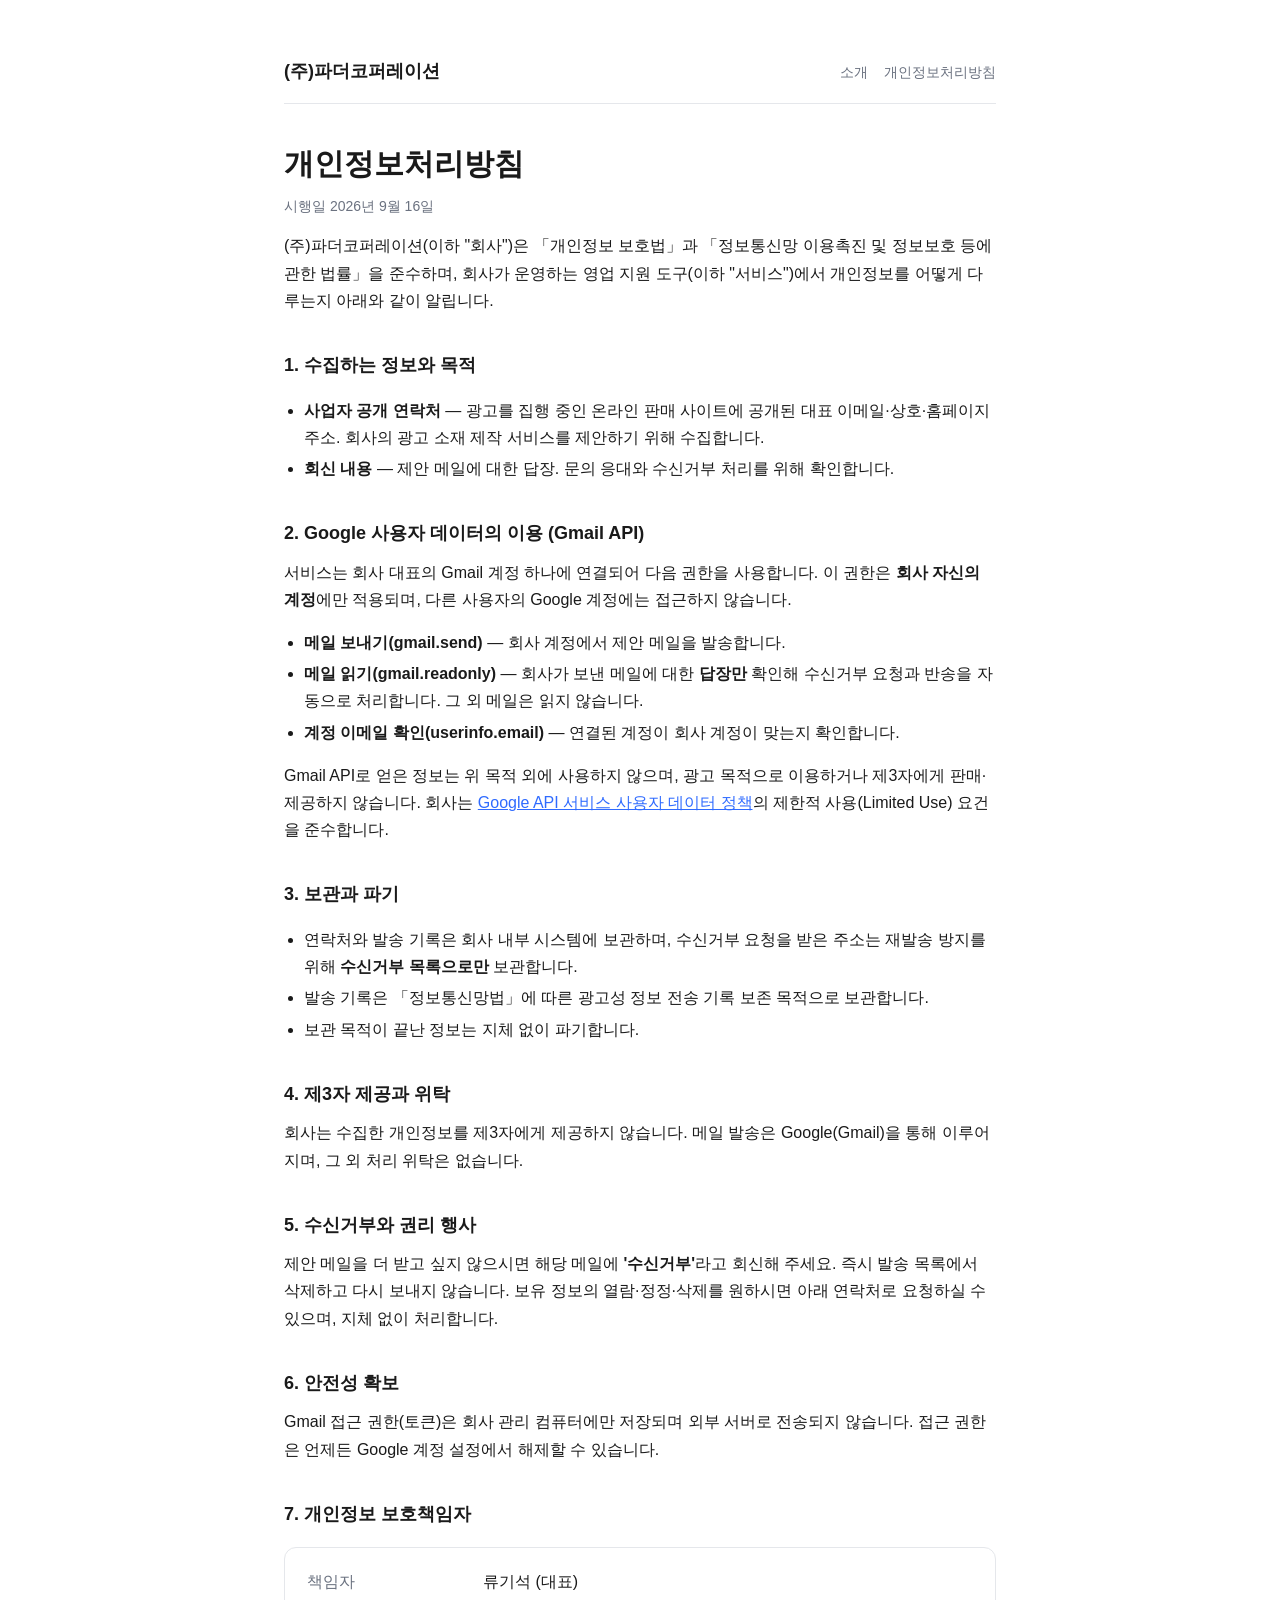
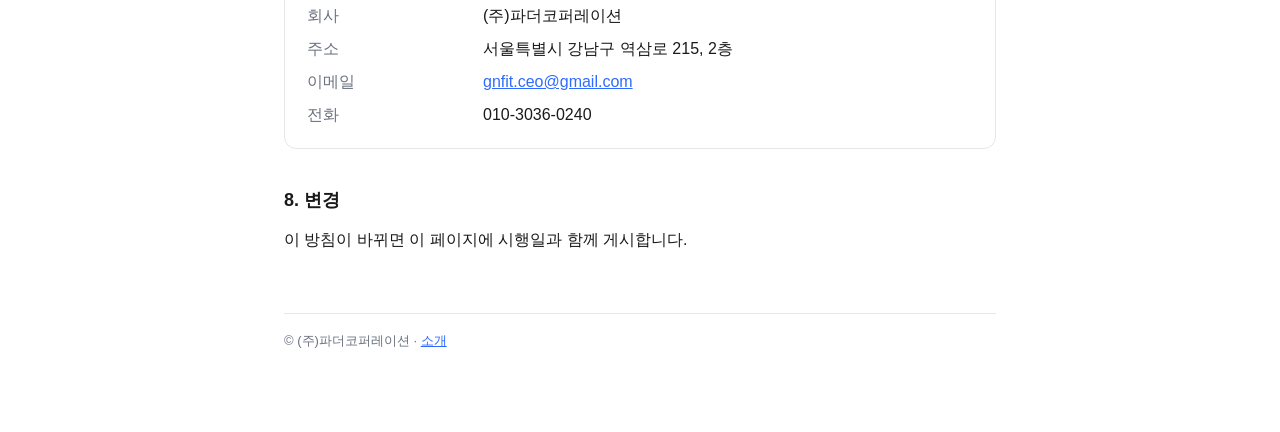
==== privacy.html @ 4919ff14 "파더코퍼레이션 회사 소개 · 개인정보처리방침 Google OAuth 앱 게시에 필요한 공개 홈페이지와 개인정보처리방침. Gmail API 사용 범위(send·readonly·use" ====
<!doctype html>
<html lang="ko">
<head>
<meta charset="utf-8">
<meta name="viewport" content="width=device-width, initial-scale=1">
<title>개인정보처리방침 — (주)파더코퍼레이션</title>
<link rel="stylesheet" href="style.css">
</head>
<body>
<div class="wrap">
<header>
  <a class="brand" href="./">(주)파더코퍼레이션</a>
  <nav><a href="./">소개</a><a href="privacy.html">개인정보처리방침</a></nav>
</header>

<h1>개인정보처리방침</h1>
<p class="muted">시행일 2026년 9월 16일</p>

<p>(주)파더코퍼레이션(이하 "회사")은 「개인정보 보호법」과 「정보통신망 이용촉진 및 정보보호 등에 관한 법률」을 준수하며,
회사가 운영하는 영업 지원 도구(이하 "서비스")에서 개인정보를 어떻게 다루는지 아래와 같이 알립니다.</p>

<h2>1. 수집하는 정보와 목적</h2>
<ul>
  <li><b>사업자 공개 연락처</b> — 광고를 집행 중인 온라인 판매 사이트에 공개된 대표 이메일·상호·홈페이지 주소. 회사의 광고 소재 제작 서비스를 제안하기 위해 수집합니다.</li>
  <li><b>회신 내용</b> — 제안 메일에 대한 답장. 문의 응대와 수신거부 처리를 위해 확인합니다.</li>
</ul>

<h2>2. Google 사용자 데이터의 이용 (Gmail API)</h2>
<p>서비스는 회사 대표의 Gmail 계정 하나에 연결되어 다음 권한을 사용합니다. 이 권한은 <b>회사 자신의 계정</b>에만 적용되며, 다른 사용자의 Google 계정에는 접근하지 않습니다.</p>
<ul>
  <li><b>메일 보내기(gmail.send)</b> — 회사 계정에서 제안 메일을 발송합니다.</li>
  <li><b>메일 읽기(gmail.readonly)</b> — 회사가 보낸 메일에 대한 <b>답장만</b> 확인해 수신거부 요청과 반송을 자동으로 처리합니다. 그 외 메일은 읽지 않습니다.</li>
  <li><b>계정 이메일 확인(userinfo.email)</b> — 연결된 계정이 회사 계정이 맞는지 확인합니다.</li>
</ul>
<p>Gmail API로 얻은 정보는 위 목적 외에 사용하지 않으며, 광고 목적으로 이용하거나 제3자에게 판매·제공하지 않습니다.
회사는 <a href="https://developers.google.com/terms/api-services-user-data-policy" target="_blank" rel="noopener">Google API 서비스 사용자 데이터 정책</a>의 제한적 사용(Limited Use) 요건을 준수합니다.</p>

<h2>3. 보관과 파기</h2>
<ul>
  <li>연락처와 발송 기록은 회사 내부 시스템에 보관하며, 수신거부 요청을 받은 주소는 재발송 방지를 위해 <b>수신거부 목록으로만</b> 보관합니다.</li>
  <li>발송 기록은 「정보통신망법」에 따른 광고성 정보 전송 기록 보존 목적으로 보관합니다.</li>
  <li>보관 목적이 끝난 정보는 지체 없이 파기합니다.</li>
</ul>

<h2>4. 제3자 제공과 위탁</h2>
<p>회사는 수집한 개인정보를 제3자에게 제공하지 않습니다. 메일 발송은 Google(Gmail)을 통해 이루어지며, 그 외 처리 위탁은 없습니다.</p>

<h2>5. 수신거부와 권리 행사</h2>
<p>제안 메일을 더 받고 싶지 않으시면 해당 메일에 <b>'수신거부'</b>라고 회신해 주세요. 즉시 발송 목록에서 삭제하고 다시 보내지 않습니다.
보유 정보의 열람·정정·삭제를 원하시면 아래 연락처로 요청하실 수 있으며, 지체 없이 처리합니다.</p>

<h2>6. 안전성 확보</h2>
<p>Gmail 접근 권한(토큰)은 회사 관리 컴퓨터에만 저장되며 외부 서버로 전송되지 않습니다. 접근 권한은 언제든 Google 계정 설정에서 해제할 수 있습니다.</p>

<h2>7. 개인정보 보호책임자</h2>
<div class="card">
  <dl>
    <dt>책임자</dt><dd>류기석 (대표)</dd>
    <dt>회사</dt><dd>(주)파더코퍼레이션</dd>
    <dt>주소</dt><dd>서울특별시 강남구 역삼로 215, 2층</dd>
    <dt>이메일</dt><dd><a href="mailto:gnfit.ceo@gmail.com">gnfit.ceo@gmail.com</a></dd>
    <dt>전화</dt><dd>010-3036-0240</dd>
  </dl>
</div>

<h2>8. 변경</h2>
<p>이 방침이 바뀌면 이 페이지에 시행일과 함께 게시합니다.</p>

<footer>© (주)파더코퍼레이션 · <a href="./">소개</a></footer>
</div>
</body>
</html>
---- style.css ----
:root{--ink:#1a1a1a;--muted:#6b7280;--accent:#2f6bff;--line:#e5e7eb;--bg:#fff}
*{box-sizing:border-box}
body{margin:0;font-family:-apple-system,BlinkMacSystemFont,"Apple SD Gothic Neo","Pretendard","Noto Sans KR",sans-serif;color:var(--ink);background:var(--bg);line-height:1.7}
.wrap{max-width:760px;margin:0 auto;padding:56px 24px 80px}
header{display:flex;align-items:baseline;justify-content:space-between;gap:16px;margin-bottom:40px;padding-bottom:16px;border-bottom:1px solid var(--line)}
header .brand{font-weight:700;font-size:18px;text-decoration:none;color:var(--ink)}
header nav a{color:var(--muted);text-decoration:none;margin-left:16px;font-size:14px}
header nav a:hover{color:var(--accent)}
h1{font-size:30px;line-height:1.3;margin:0 0 12px}
h2{font-size:18px;margin:36px 0 10px}
p{margin:0 0 14px}
.lead{font-size:17px;color:#374151}
.muted{color:var(--muted);font-size:14px}
ul{padding-left:20px}
li{margin:4px 0}
.card{border:1px solid var(--line);border-radius:12px;padding:20px 22px;margin:18px 0}
dl{display:grid;grid-template-columns:120px 1fr;gap:6px 16px;margin:0}
dt{color:var(--muted)}
footer{margin-top:60px;padding-top:16px;border-top:1px solid var(--line);color:var(--muted);font-size:13px}
a{color:var(--accent)}
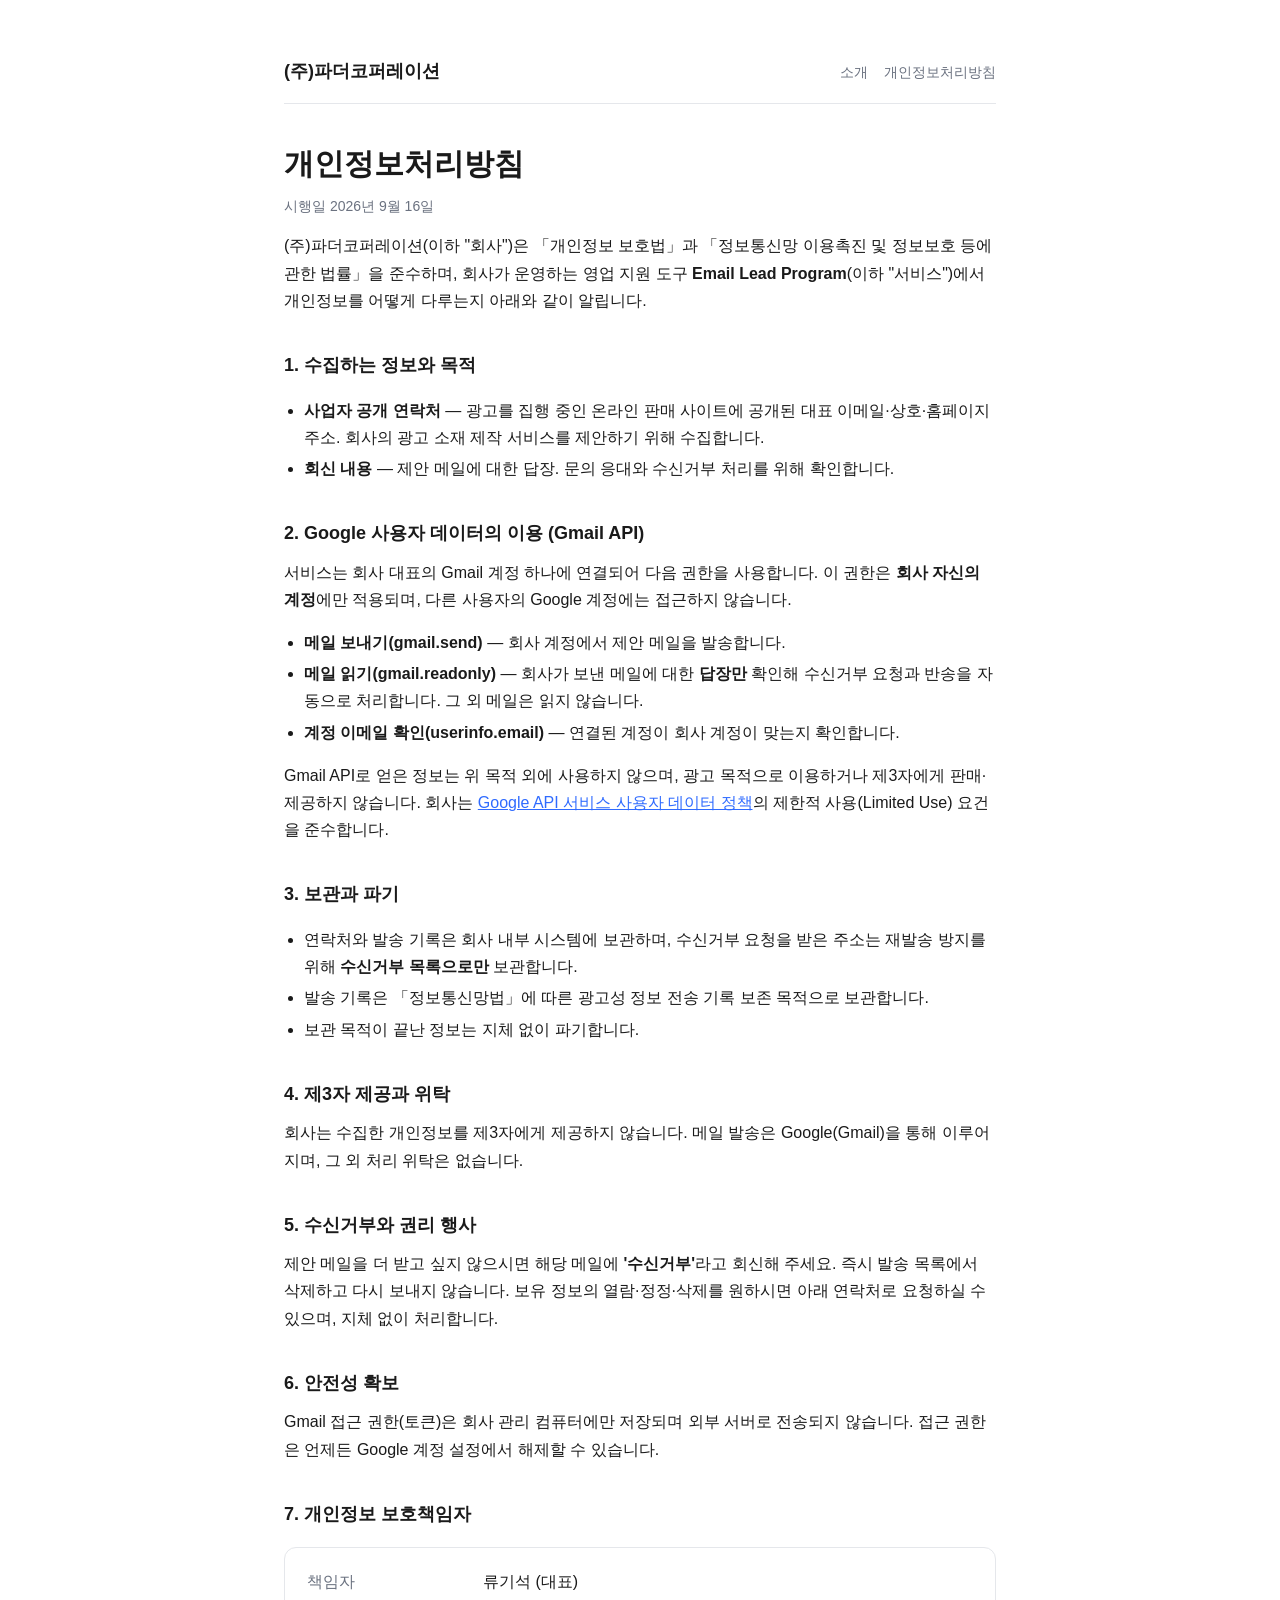
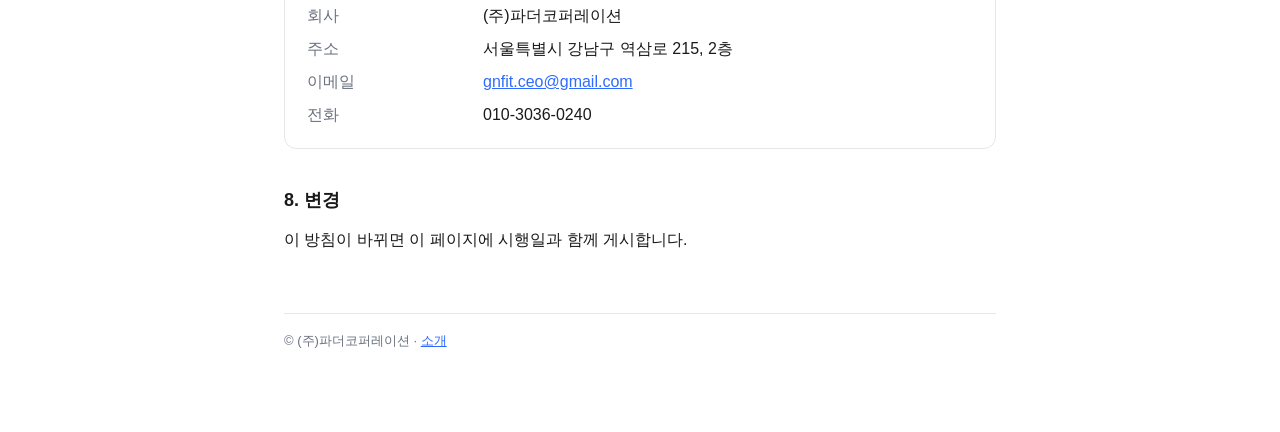
==== commit 7b6869bd: "앱 이름 'Email Lead Program' 을 홈페이지·방침에 명시 Google OAuth 게시 검사: 동의 화면 앱 이름이 홈페이지에 있어야 한다.  Co-Authored-B" ====
--- a/privacy.html
+++ b/privacy.html
@@ -3,7 +3,7 @@
 <head>
 <meta charset="utf-8">
 <meta name="viewport" content="width=device-width, initial-scale=1">
-<title>개인정보처리방침 — (주)파더코퍼레이션</title>
+<title>개인정보처리방침 — Email Lead Program · (주)파더코퍼레이션</title>
 <link rel="stylesheet" href="style.css">
 </head>
 <body>
@@ -17,7 +17,7 @@
 <p class="muted">시행일 2026년 9월 16일</p>
 
 <p>(주)파더코퍼레이션(이하 "회사")은 「개인정보 보호법」과 「정보통신망 이용촉진 및 정보보호 등에 관한 법률」을 준수하며,
-회사가 운영하는 영업 지원 도구(이하 "서비스")에서 개인정보를 어떻게 다루는지 아래와 같이 알립니다.</p>
+회사가 운영하는 영업 지원 도구 <b>Email Lead Program</b>(이하 "서비스")에서 개인정보를 어떻게 다루는지 아래와 같이 알립니다.</p>
 
 <h2>1. 수집하는 정보와 목적</h2>
 <ul>
